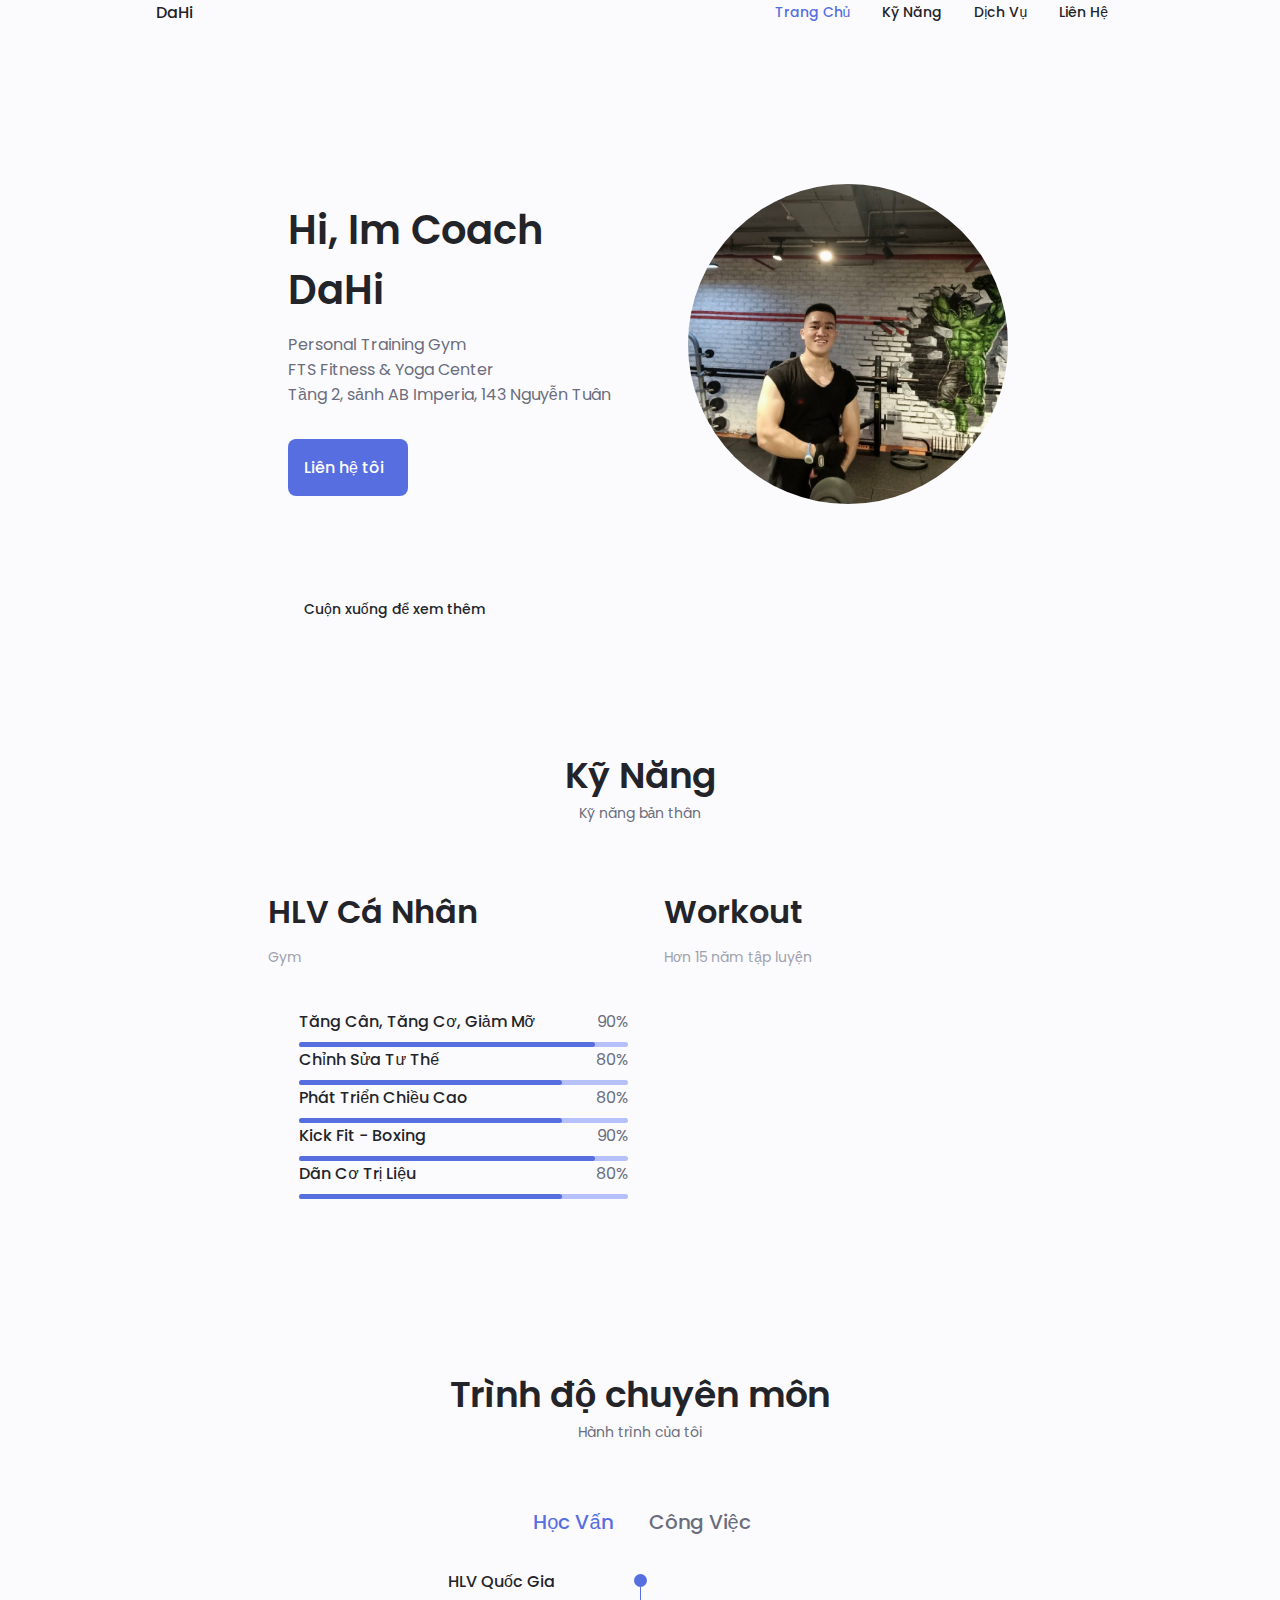
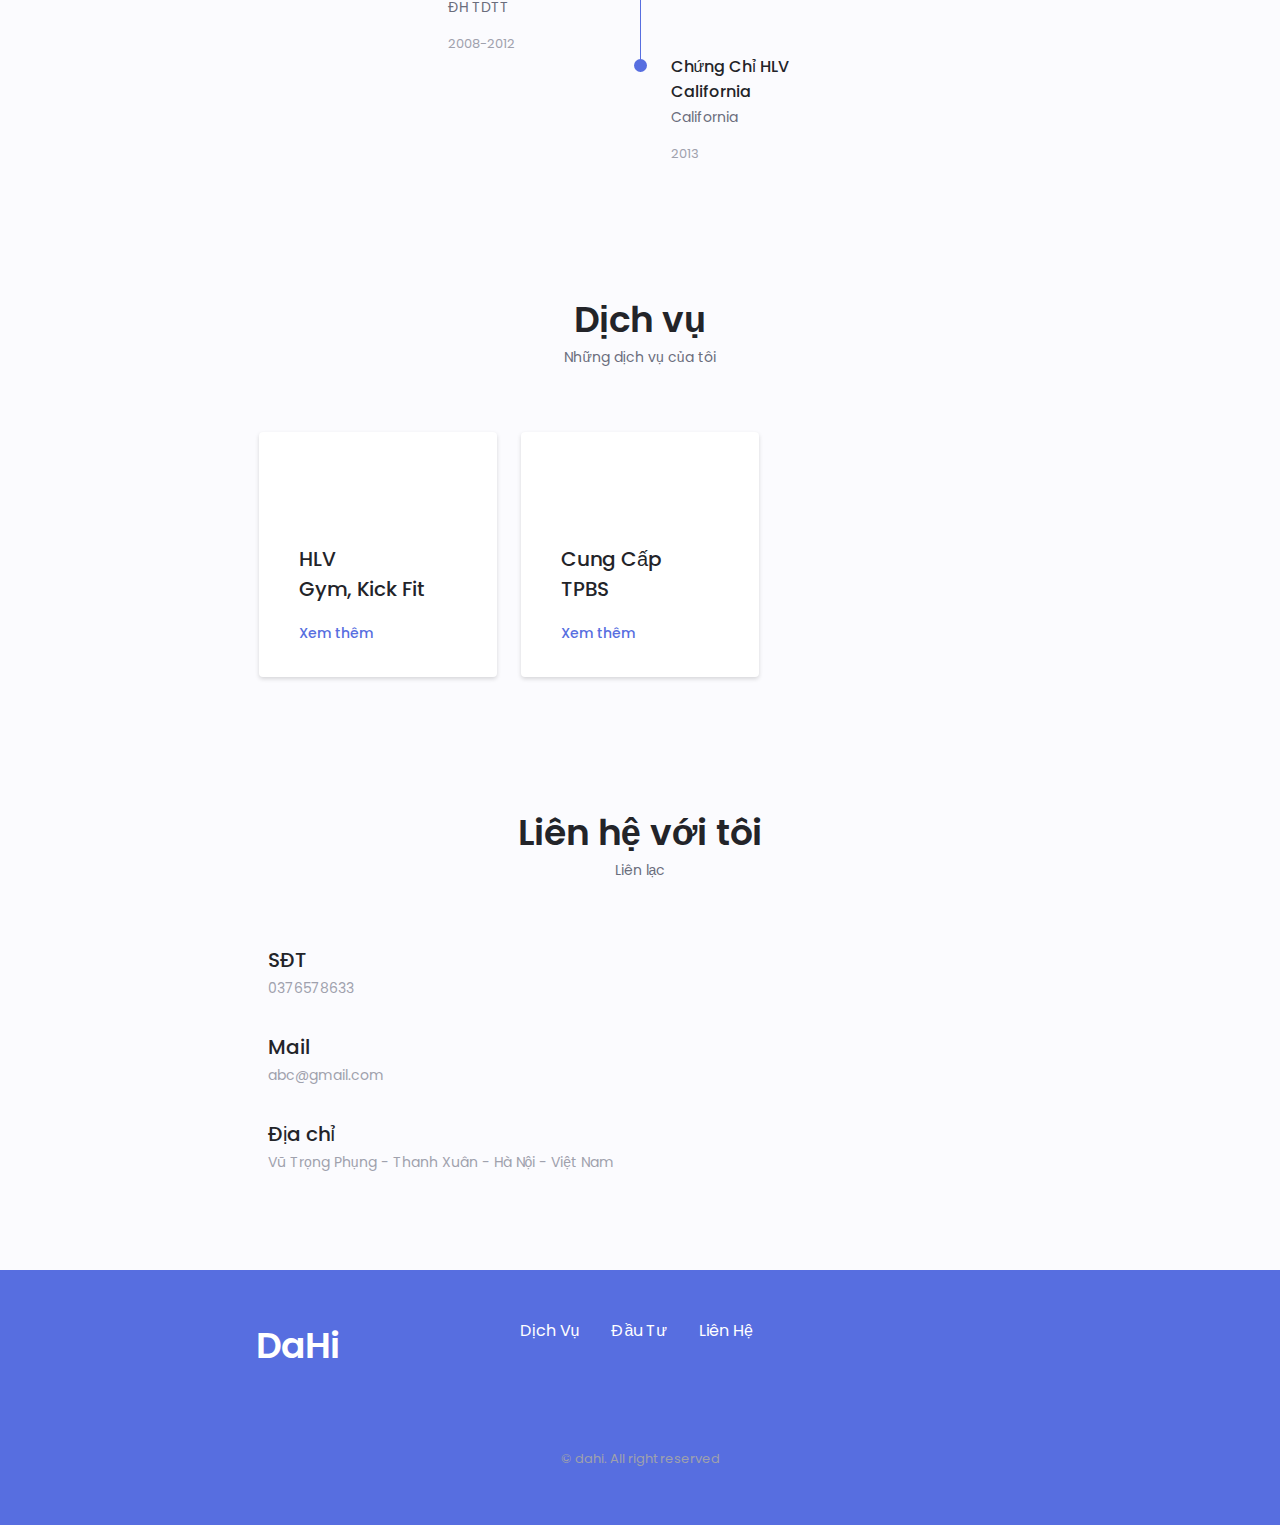
==== dahi.html @ 850209f5 "updated files" ====
<!DOCTYPE html>
<html lang="en">
<head>
	<meta charset="UTF-8">
	<meta name="viewport" content="width=device-width, initial-scale=1">
	<title>DaHi</title>
	
	<link rel="shortcut icon" type="image/png" href="assets/imgs/dahi/ava.jpg"/>
	<link rel="stylesheet" href="https://unicons.iconscout.com/release/v4.0.0/css/line.css">

	<link rel="stylesheet" href="assets/css/swiper-bundle.min.css">
	<link rel="stylesheet" href="assets/css/dahi.css">


</head>
<body>

	<header class="header" id="header">
		<nav class="nav container">
			<a href="#" class="nav__logo">DaHi</a>

			<div class="nav__menu" id="nav-menu">
				<ul class="nav__list grid">
					<li class="nav__item">
						<a href="#home" class="nav__link active-link">
							<i class="uil uil-estate nav__icon"></i> Trang Chủ
						</a>
					</li>
					<li class="nav__item">
						<a href="#skills" class="nav__link">
							<i class="uil uil-file-alt nav__icon"></i> Kỹ Năng
						</a>
					</li>
					<li class="nav__item">
						<a href="#services" class="nav__link">
							<i class="uil uil-briefcase-alt nav__icon"></i> Dịch Vụ
						</a>
					</li>

					</li><li class="nav__item">
						<a href="#contact" class="nav__link">
							<i class="uil uil-message nav__icon"></i> Liên Hệ
						</a>
					</li>
				</ul>
				<i class="uil uil-times nav__close" id="nav-close"></i>
			</div>

			<div class="nav__btns">
				<!-- theme change button -->
				<i class="uil uil-moon change-theme" id="theme-button"></i>

				<div class="nav__toggle" id="nav-toggle">
					<i class="uil uil-apps"></i>
				</div>
			</div>

		</nav>
	</header>


	<main class="main">
		<section class="home section" id="home">
			<div class="home__container container grid">
				<div class="home__content grid">
					<div class="home__social">
						<a href="https://www.facebook.com/profile.php?id=100012141436526" target="_blank" class="home__social-icon">
							<i class="uil uil-facebook-f"></i>
						</a>

						<a href="https://www.instagram.com/botbien01/" target="_blank" class="home__social-icon">
							<i class="uil uil-instagram"></i>
						</a>

						<a href="https://www.youtube.com/@lhoangsw3501/" target="_blank" class="home__social-icon">
							<i class="uil uil-youtube"></i>
						</a>
					</div>

					<div class="home__img">
						<img src="assets/imgs/dahi/ava.jpg" alt="" class="home__blob-img">

						</g>

						</svg>
					</div>

					<div class="home__data">
						<h1 class="home__title">Hi, Im Coach DaHi</h1>
						<h3 class="home__subtitle"></h3>
						<p class="home__description">Personal Training Gym <br> FTS Fitness & Yoga Center <br>Tầng 2, sảnh AB Imperia, 143 Nguyễn Tuân</p>
						<a href="#contact" class="button button--flex">
							Liên hệ tôi<i class="uil uil-message button__icon"></i>
						</a>
					</div>
				</div>

				<div class="home__scroll">
					<a href="#skills" class="home__scroll-button button--flex">
						<i class="uil uil-mouse-alt home__scroll-mouse"></i>
						<span class="home__scroll-name">Cuộn xuống để xem thêm</span>
						<i class="uil uil-arrow-down home__scroll-arrow"></i>
					</a>
				</div>

			</div>
		</section>

		<!-- <section class="about section" id="about">
			<h2 class="section_title">Về Bản Thân</h2>
			<span class="section__subtitle">Giới thiệu bản thân</span>

			<div class="about__container container grid">
				<img src="assets/imgs/daugiai.jpg" alt="" class="about__img">

				<div class="about__data">
					<p class="about__description">Chưa biết điền gì</p>

					<div class="about__info">
						<div>
							<span class="about__info-title">+08</span>
							<span class="about__info-name">Năm <br> lộn xào</span>
						</div>
						<div>
							<span class="about__info-title">+08</span>
							<span class="about__info-name">Năm <br> lộn xào</span>
						</div>
						<div>
							<span class="about__info-title">+08</span>
							<span class="about__info-name">Năm <br> lộn xào</span>
						</div>
					</div>

					<div class="about__buttons">
						<a download="" href="#" class="button button--flex">
							Tải xuống CV<i class="uil uil-download-alt button__icon"></i>
						</a>
					</div>
				</div>
			</div>
		</section> -->

		<section class="skills section" id="skills">
			<h2 class="section__title">Kỹ Năng</h2>
			<span class="section__subtitle">Kỹ năng bản thân</span>

			<div class="skills__container container grid">
				<div>
					<!-- SKILLS 1 -->
					<div class="skills__content skills__open">
						<div class="skills__header">
							<i class="uil uil-users-alt skills__icon"></i>

							<div>
								<h1 class="skills__titles">HLV Cá Nhân</h1>
								<span class="skills__subtitle">Gym</span>
							</div>

							<i class="uil uil-angle-down skills__arrow"></i>
						</div>

						<div class="skills__list grid">
							<div class="skills__data">
								<div class="skills__titles">
									<h3 class="skills__name">Tăng Cân, Tăng Cơ, Giảm Mỡ</h3>
									<span class="skills__number">90%</span>
								</div>
								<div class="skills__bar">
									<span class="skills__percentage skills__muscle"></span>
								</div>

								<div class="skills__titles">
									<h3 class="skills__name">Chỉnh Sửa Tư Thế</h3>
									<span class="skills__number">80%</span>
								</div>
								<div class="skills__bar">
									<span class="skills__percentage skills__cstt"></span>
								</div>

								<div class="skills__titles">
									<h3 class="skills__name">Phát Triển Chiều Cao</h3>
									<span class="skills__number">80%</span>
								</div>
								<div class="skills__bar">
									<span class="skills__percentage skills__cc"></span>
								</div>

								<div class="skills__titles">
									<h3 class="skills__name">Kick Fit - Boxing</h3>
									<span class="skills__number">90%</span>
								</div>
								<div class="skills__bar">
									<span class="skills__percentage skills__kf"></span>
								</div>

								<div class="skills__titles">
									<h3 class="skills__name">Dãn Cơ Trị Liệu</h3>
									<span class="skills__number">80%</span>
								</div>
								<div class="skills__bar">
									<span class="skills__percentage skills__dc"></span>
								</div>
							</div>
						</div>

					</div>

					<!-- SKILLS 2 -->
					<!-- <div class="skills__content skills__close">
						<div class="skills__header">
							<i class="uil uil-coins skills__icon"></i>

							<div>
								<h1 class="skills__titles">Tài Chính</h1>
								<span class="skills__subtitle">Hơn 2 năm kinh nghiệm</span>
							</div>

							<i class="uil uil-angle-down skills__arrow"></i>
						</div>

						<div class="skills__list grid">
							<div class="skills__data">
								<div class="skills__titles">
									<h3 class="skills__name">Đọc báo cáo tài chính</h3>
									<span class="skills__number">90%</span>
								</div>
								<div class="skills__bar">
									<span class="skills__percentage skills__bctc"></span>
								</div>

								<div class="skills__titles">
									<h3 class="skills__name">Tính toán các chỉ số tài chính</h3>
									<span class="skills__number">80%</span>
								</div>
								<div class="skills__bar">
									<span class="skills__percentage skills__ttcstc"></span>
								</div>

								<div class="skills__titles">
									<h3 class="skills__name">Tổng hợp dữ liệu</h3>
									<span class="skills__number">80%</span>
								</div>
								<div class="skills__bar">
									<span class="skills__percentage skills__thdl"></span>
								</div>

								<div class="skills__titles">
									<h3 class="skills__name">Chăm sóc khách hàng</h3>
									<span class="skills__number">80%</span>
								</div>
								<div class="skills__bar">
									<span class="skills__percentage skills__cskh"></span>
								</div>						
							</div>
						</div>
					</div> -->
				</div>

				<div>
					<!-- SKILLS 3 -->
					<!-- <div class="skills__content skills__close">
						<div class="skills__header">
							<i class="uil uil-swatchbook skills__icon"></i>

							<div>
								<h1 class="skills__titles">Desinger</h1>
								<span class="skills__subtitle">Hơn 1 năm kinh nghiệm</span>
							</div>

							<i class="uil uil-angle-down skills__arrow"></i>
						</div>

						<div class="skills__list grid">
							<div class="skills__data">
								<div class="skills__titles">
									<h3 class="skills__name">Canvas</h3>
									<span class="skills__number">70%</span>
								</div>
								<div class="skills__bar">
									<span class="skills__percentage skills__canvas"></span>
								</div>

								<div class="skills__titles">
									<h3 class="skills__name">Abode Premiere Pro</h3>
									<span class="skills__number">50%</span>
								</div>
								<div class="skills__bar">
									<span class="skills__percentage skills__pr"></span>
								</div>

								<div class="skills__titles">
									<h3 class="skills__name">Adobe Photoshop</h3>
									<span class="skills__number">50%</span>
								</div>
								<div class="skills__bar">
									<span class="skills__percentage skills__photoshop"></span>
								</div>						
							</div>
						</div>
					</div> -->

					<!-- SKILLS 4 -->
					<div class="skills__content skills__close">
						<div class="skills__header">
							<i class="uil uil-dumbbell skills__icon"></i>

							<div>
								<h1 class="skills__titles">Workout</h1>
								<span class="skills__subtitle">Hơn 15 năm tập luyện</span>
							</div>

							<i class="uil uil-angle-down skills__arrow"></i>
						</div>

						<div class="skills__list grid">
							<div class="skills__data">
								<div class="skills__titles">
									<h3 class="skills__name">Gym</h3>
									<span class="skills__number">90%</span>
								</div>
								<div class="skills__bar">
									<span class="skills__percentage skills__sw"></span>
								</div>

								<div class="skills__titles">
									<h3 class="skills__name">Kick Fit - Boxing</h3>
									<span class="skills__number">90%</span>
								</div>
								<div class="skills__bar">
									<span class="skills__percentage skills__gym"></span>
								</div>

								<!-- <div class="skills__titles">
									<h3 class="skills__name">Gymnastics</h3>
									<span class="skills__number">20%</span>
								</div>
								<div class="skills__bar">
									<span class="skills__percentage skills__gymnast"></span>
								</div> -->						
							</div>
						</div>
					</div>
				</div>
			</div>
		</section>

		<section class="qualification section">
			<h2 class="section__title">Trình độ chuyên môn</h2>
			<span class="section__subtitle">Hành trình của tôi</span>

			<div class="qualification__container container">
				<div class="qualification__tabs">
					<div class="qualification__button button--flex qualification__active" data-target='#education'>
						<i class="uil uil-graduation-cap qualification__icon"></i>
						Học Vấn
					</div>

					<div class="qualification__button button--flex" data-target="#work">
						<i class="uil uil-briefcase-alt qualification__icon"></i>
						Công Việc
					</div>
				</div>

				<div class="qualification__sections">
					<!-- CONtent 1 -->
					<div class="qualification__content qualification__active" data-content id="education">
						<div class="qualification__data">

							<div>
								<h3 class="qualification__title">HLV Quốc Gia</h3>
								<span class="qualification__subtitle">ĐH TDTT</span>
								<div class="qualification__calendar">
									<i class="uil uil-calendar-alt"></i>
									2008-2012
								</div>
							</div>

							<div>
								<span class="qualification__rounder"></span>
								<span class="qualification__line"></span>
							</div>
						</div>

						<div class="qualification__data">
							<div></div>
							<div>
								<span class="qualification__rounder"></span>
								<!-- <span class="qualification__line"></span> -->
							</div>
							<div>
								<h3 class="qualification__title">Chứng Chỉ HLV California</h3>
								<span class="qualification__subtitle">California</span>
								<div class="qualification__calendar">
									<i class="uil uil-calendar-alt"></i>
									2013
								</div>
							</div>	
						</div>

						<!-- <div class="qualification__data">
							<div>
								<h3 class="qualification__title">THPT</h3>
								<span class="qualification__subtitle">Việt Nam Ba Lan</span>
								<div class="qualification__calendar">
									<i class="uil uil-calendar-alt"></i>
									2014-2017
								</div>
							</div>

							<div>
								<span class="qualification__rounder"></span>
								<span class="qualification__line"></span>
							</div>
						</div> -->

						<!-- <div class="qualification__data">
							<div></div>

							<div>
								<span class="qualification__rounder"></span>
								
							</div>
							<div>
								<h3 class="qualification__title">Đại Học</h3>
								<span class="qualification__subtitle">Kinh Tế Kỹ Thuật Công Nghiệp</span>
								<div class="qualification__calendar">
									<i class="uil uil-calendar-alt"></i>
									2017-2021
								</div>
							</div>					
						</div> -->
					</div>
                    <!-- CONtent 2 -->
					<div class="qualification__content" data-content id="work">
						<div class="qualification__data">
							<div>
								<h3 class="qualification__title">California Gym & Yoga Center</h3>
								<span class="qualification__subtitle">Supervisor PT</span>
								<div class="qualification__calendar">
									<i class="uil uil-calendar-alt"></i>
									2013-2019
								</div>
							</div>

							<div>
								<span class="qualification__rounder"></span>
								<span class="qualification__line"></span>
							</div>
						</div>

						<div class="qualification__data">
							<div></div>
							<div>
								<span class="qualification__rounder"></span>
								<span class="qualification__line"></span>
							</div>
							<div>
								<h3 class="qualification__title">AK Fitness Center</h3>
								<span class="qualification__subtitle">Persional Trainer</span>
								<div class="qualification__calendar">
									<i class="uil uil-calendar-alt"></i>
									2019-2022
								</div>
							</div>					
						</div>

						<div class="qualification__data">
							<div>
								<h3 class="qualification__title">FTS Fitness & Yoga Center</h3>
								<span class="qualification__subtitle">Persional Trainer</span>
								<div class="qualification__calendar">
									<i class="uil uil-calendar-alt"></i>
									2022-nay
								</div>
							</div>

							<div>
								<span class="qualification__rounder"></span>
								<!-- <span class="qualification__line"></span> -->
							</div>
						</div> 

						<!-- <div class="qualification__data">
							<div></div>
							<div>
								<span class="qualification__rounder"></span>
								<span class="qualification__line"></span>
							</div>
							<div>
								<h3 class="qualification__title">Lifesoft</h3>
								<span class="qualification__subtitle">Thực Tập</span>
								<div class="qualification__calendar">
									<i class="uil uil-calendar-alt"></i>
									2023-nay
								</div>
							</div>					
						</div> -->
					</div>
				</div>
			</div>
		</section>

		<!-- SERVICES -->
		<section class="services section" id="services">
			<h2 class="section__title">Dịch vụ</h2>
			<span class="section__subtitle">Những dịch vụ của tôi</span>

			<div class="services__container container grid">
				<!-- SERVICES 1 -->
				<div class="services__content">
					<div>
						<i class="uil uil-dumbbell services__icon"></i>
						<h3 class="services__title">HLV<br>Gym, Kick Fit</h3>
					</div>

					<span class="button button--flex button--small button--link services__button">
						Xem thêm
						<i class="uil uil-arrow-right button__icon"></i>
					</span>

					<div class="services__modal">
						<div class="services__modal-content">
							<h4 class="services__modal-title">Huấn Luyện Viên<br>Gym, Kick Fit - Boxing</h4>
							<i class="uil uil-times services__modal-close"></i>

							<ul class="services__modal-services grid">
								<li class="services__modal-service">
									<i class="uil uil-check-circle services__modal-icon"></i>
									<p>Tăng cơ giảm mỡ tăng cân.</p>
								</li>
								<li class="services__modal-service">
									<i class="uil uil-check-circle services__modal-icon"></i>
									<p>Phát triển chiều cao, linh hoạt cơ thể, chỉnh sửa tư thế.</p>
								</li>
								<li class="services__modal-service">
									<i class="uil uil-check-circle services__modal-icon"></i>
									<p>Boxing - Kick Fit tự vệ, đối kháng.</p>
								</li>
							</ul>
						</div>
					</div>
				</div>

				<!-- SERVICES 2 -->
				<div class="services__content">
					<div>
						<i class="uil uil-box services__icon"></i>
						<h3 class="services__title">Cung Cấp<br>TPBS</h3>
					</div>

					<span class="button button--flex button--small button--link services__button">
						Xem thêm
						<i class="uil uil-arrow-right button__icon"></i>
					</span>

					<div class="services__modal">
						<div class="services__modal-content">
							<h4 class="services__modal-title">Cung Cấp<br>TPBS</h4>
							<i class="uil uil-times services__modal-close"></i>

							<ul class="services__modal-services grid">
								<li class="services__modal-service">
									<i class="uil uil-check-circle services__modal-icon"></i>
									<p>Thực phẩm bổ sung đầy đủ nguồn gốc nhãn hiệu.</p>
								</li>
								<li class="services__modal-service">
									<i class="uil uil-check-circle services__modal-icon"></i>
									<p>Whey, Mass, Vitamin, Mineral v.v.</p>
								</li>
								<li class="services__modal-service">
									<i class="uil uil-check-circle services__modal-icon"></i>
									<p>Pre Workout, Creatine, BCAA, EAA v.v.</p>
								</li>
							</ul>
						</div>
					</div>
				</div> 

				<!-- SERVICES 3 -->
				<!-- <div class="services__content">
					<div>
						<i class="uil uil-dumbbell services__icon"></i>
						<h3 class="services__title">Giáo án <br> Tập Luyện</h3>
					</div>

					<span class="button button--flex button--small button--link services__button">
						Xem thêm
						<i class="uil uil-arrow-right button__icon"></i>
					</span>

					<div class="services__modal">
						<div class="services__modal-content">
							<h4 class="services__modal-title">Giáo án <br> Tập Luyện</h4>
							<i class="uil uil-times services__modal-close"></i>

							<ul class="services__modal-services grid">
								<li class="services__modal-service">
									<i class="uil uil-check-circle services__modal-icon"></i>
									<p>Lên giáo án tập luyện tăng giảm cân, tăng cơ, giảm mỡ.</p>
								</li>
								<li class="services__modal-service">
									<i class="uil uil-check-circle services__modal-icon"></i>
									<p>Tư vấn hỗ trợ về dinh dưỡng và các thực phẩm bổ sung.</p>
								</li>
								<li class="services__modal-service">
									<i class="uil uil-check-circle services__modal-icon"></i>
									<p>Cung cấp dụng cụ tập luyện và thực phẩm bổ sung.</p>
								</li>
								<li class="services__modal-service">
									<i class="uil uil-check-circle services__modal-icon"></i>
									<p>Huấn luyện viên kèm 1-1.</p>
								</li>
							</ul>
						</div>
					</div>
				</div> -->
			</div>
		</section>

		<!-- portfolio -->
		

		<!-- PROJECT IN MID -->
		<!-- <section class="project section">
			<div class="project__bg">
				<div class="project__container container grid">
					<div class="project__data">
						<h2 class="project__title">Bạn có ý tưởng mới ?</h2>
						<p class="project__description">Ý tưởng của bạn là ý tưởng của tôi <br> Ý tưởng của tôi là của tôi</p>
						<a href="#contact" class="button button--flex button--white">
							Liên hệ với tui
							<i class="uil uil-message project__icon button__icon"></i>
						</a>
					</div>

					<img src="assets/imgs/ava.png" alt="" class="project__img">
				</div>
			</div>
		</section> -->

		<!-- testimonial -->
		

		<!-- Contact me -->
		<section class="contact section" id="contact">
			<h2 class="section__title">Liên hệ với tôi</h2>
			<span class="section__subtitle">Liên lạc</span>

			<div class="contact__container container grid">
				<div>
					<div class="contact__information">
						<i class="uil uil-phone contact__icon"></i>

						<div>
							<h3 class="contact__title">SĐT</h3>
							<a href="tel:0376578633"><span class="contact__subtitle">0376578633</span></a>
						</div>
					</div>

					<div class="contact__information">
						<i class="uil uil-envelope contact__icon"></i>

						<div>
							<h3 class="contact__title">Mail</h3>
							<a href="mailto:abc@gmail.com"><span class="contact__subtitle">abc@gmail.com</span></a>
						</div>
					</div>

					<div class="contact__information">
						<i class="uil uil-map-marker contact__icon"></i>

						<div>
							<h3 class="contact__title">Địa chỉ</h3>
							<a href="https://www.google.com/maps/place/C%C3%94NG+TY+C%E1%BB%94+PH%E1%BA%A6N+TH%C6%AF%C6%A0NG+M%E1%BA%A0I+XU%E1%BA%A4T+NH%E1%BA%ACP+KH%E1%BA%A8U+LINH+S%C6%A0N/@20.9829878,105.8439184,21z/data=!4m6!3m5!1s0x3135ac43bb1273d9:0xbf65e6ee0ab8354c!8m2!3d20.9828065!4d105.8439177!16s%2Fg%2F11f55g9j0p?hl=vi-VN" target="_blank"><span class="contact__subtitle">Vũ Trọng Phụng - Thanh Xuân - Hà Nội - Việt Nam</span></a>
						</div>
					</div>
				</div>

				
			</div>
		</section>
	</main>

	<!-- Footer -->
	<footer class="footer">
		<div class="footer__bg">
			<div class="footer__container container grid">
				<div>
					<h1 class="footer__title">DaHi</h1>
					<span class="footer__subtitle"></span>
				</div>

				<ul class="footer__links">
					<li>
						<a href="#services" class="footer__link">Dịch Vụ</a>
					</li>
					<li>
						<a href="#portfolio" class="footer__link">Đầu Tư</a>
					</li>
					<li>
						<a href="#contact" class="footer__link">Liên Hệ</a>
					</li>
				</ul>

				<div class="footer__socials">
					<a href="https://www.facebook.com/profile.php?id=100012141436526" target="_blank" class="footer__social">
						<i class="uil uil-facebook-f"></i>
					</a>
					<a href="https://www.instagram.com/botbien01" target="_blank" class="footer__social">
						<i class="uil uil-instagram"></i>
					</a>
					<a href="#" class="footer__social">
						<i class="uil uil-twitter-alt"></i>
					</a>
				</div>
			</div>

			<p class="footer__copy">&#169; dahi. All right reserved</p>
		</div>
	</footer>

	<!-- scroll top -->
	<a href="#" class="scrollup" id="scroll-up">
		<i class="uil uil-arrow-up scrollup__icon"></i>
	</a>

	
	<!-- <script type="module" src="https://unpkg.com/ionicons@5.5.2/dist/ionicons/ionicons.esm.js"></script>
	<script nomodule src="https://unpkg.com/ionicons@5.5.2/dist/ionicons/ionicons.js"></script> -->
	<script src="assets/js/swiper-bundle.min.js"></script>
	<script src="assets/js/gioithieu.js"></script>
	
</body>
</html>
---- assets/css/dahi.css ----
@import url('https://fonts.googleapis.com/css2?family=Poppins:wght@400;500;600&display=swap');

:root{

	/*	 Color  
	Orange : 24 , 100%, 50%
	Purple: 250 , 69%, 61%
	Green: 142
	Blue: 230
	Pink: 340 
	*/

	--hue-color: 230;

	--first-color: hsl(var(--hue-color), 69%, 61%);
	--first-color-second: hsl(var(--hue-color), 69%, 61%);
	--first-color-alt: hsl(var(--hue-color), 57%, 53%);
	--first-color-lighter: hsl(var(--hue-color), 92%, 85%);
	--title-color: hsl(var(--hue-color), 8%, 15%);
	--text-color: hsl(var(--hue-color), 8%, 45%);
	--text-color-light: hsl(var(--hue-color), 8%, 65%);
	--input-color: hsl(var(--hue-color), 70%, 96%);
	--body-color: hsl(var(--hue-color), 60%, 99%);
	--container-color: #fff;
	--scroll-bar-color: hsl(var(--hue-color), 12%, 90%);
	--scroll-thumb-color: hsl(var(--hue-color), 12%, 80%);

	/* 	 Font  */

	--body-font: 'Poppins', sans-serif;

	--big-font-size: 1.5rem;
	--h1-font-size: 1.5rem;
	--h2-font-size: 1.25rem;
	--h3-font-size: 1.125rem;
	--normal-font-size: .938rem;
	--small-font-size: .813rem;
	--smaller-font-size: .75rem;

	--font-medium: 500;
	--font-semi-bold: 600;

	--mb-0-25: .25rem;
	--mb-0-5: .5rem;
	--mb-0-75: .75rem;
	--mb-1: 1rem;
	--mb-1-5: 1.5rem;
	--mb-2: 2rem;
	--mb-2-5: 2.5rem;
	--mb-3: 3rem;

	--z-tooltip: 10;
	--z-fixed: 100;
	--z-modal: 100;
}

@media screen and (min-width: 968px){
	:root{
		--big-font-size: 2.5rem;
		--h1-font-size: 2.25rem;
		--h2-font-size: 1.5rem;
		--h3-font-size: 1.25rem;
		--normal-font-size: 1rem;
		--small-font-size: .875rem;
		--smaller-font-size: .813rem;
	}
}

/*change theme*/
body.dark-theme{
	--first-color-second: hsl(var(--hue-color), 30%, 8%);
	--title-color: hsl(var(--hue-color), 8%, 95%);
	--text-color: hsl(var(--hue-color), 8%, 75%);
	--input-color: hsl(var(--hue-color), 29%, 16%);
	--body-color: hsl(var(--hue-color), 29%, 12%);
	--container-color: hsl(var(--hue-color), 29%, 16%);
	--scroll-bar-color: hsl(var(--hue-color), 12%, 48%);
	--scroll-thumb-color: hsl(var(--hue-color), 12%, 36%);
}


.nav__btns{
	display: flex;
	align-items: center;
}

.change-theme{
	font-size: 1.25rem;
	color: var(--title-color);
	margin-right: var(--mb-1);
	cursor: pointer;
}

.change-theme:hover{
	color: var(--first-color);
}

*{
	margin: 0;
	padding: 0;
	box-sizing: border-box;
}
html{
	scroll-behavior: smooth;
}

body{
	margin: 0 0 var(--header-height) 0;
	font-family: var(--body-font);
	font-size: var(--normal-font-size);
	background-color: var(--body-color);
	color: var(--text-color);
}

h1,h2,h3,h4{
	color: var(--title-color);
	font-weight: var(--font-semi-bold);
}

ul{
	list-style: none;
}

a{
	text-decoration: none;
}

img{
	max-width: 100%;
	height: auto;
}

.section{
	padding: 2rem 0 4rem;
}

.section__title{
	font-size: var(--h1-font-size);
}

.section__subtitle{
	display: block;
	font-size: var(--small-font-size);
	margin-bottom: var(--mb-3);
}

.section__title,
.section__subtitle{
	text-align: center;
}

.container{
	max-width: 768px;
	margin-left: var(--mb-1-5);
	margin-right: var(--mb-1-5);
}

.grid{
	display: grid;
	gap: 1.5rem;
}

.header{
	width: 100%;
	position: fixed;
	bottom: 0;
	left: 0;
	z-index: var(--z-fixed);
	background-color: var(--body-color);
}

.nav{
	max-width: 968px;
	height: var(--header-height);
	display: flex;
	justify-content: space-between;
	align-items: center;
}

.nav__logo,
.nav__toggle{
	color: var(--title-color);
	font-weight: var(--font-medium);
}

.nav__logo:hover{
	color: var(--first-color);
}

.nav__toggle{
	font-size: 1.1rem;
	cursor: pointer;
}

.nav__toggle:hover{
	color: var(--first-color);
}

@media screen and (max-width: 767px){
	.nav__menu{
		position: fixed;
		bottom: -100%;
		left: 0;
		width: 100%;
		background-color: var(--body-color);
		padding: 2rem 1.5rem 4rem;
		box-shadow: 0 -1px 4px rgba(0, 0, 0, .15);
		border-radius: 1.5rem 1.5rem 0 0;
		transition: .3s;
	}
}

.nav__list{
	grid-template-columns: repeat(3, 1fr);
	gap: 2rem;
}

.nav__link{
	display: flex;
	flex-direction: column;
	align-items: center;
	font-size: var(--small-font-size);
	color: var(--title-color);
	font-weight: var(--font-medium);
}

.nav__link:hover{
	color: var(--first-color);
}

.nav__icon{
	font-size: 1.2rem;
}

.nav__close{
	position: absolute;
	right: 1.3rem;
	bottom: .5rem;
	font-size: 1.5rem;
	cursor: pointer;
	color: var(--first-color);
}

.nav__close:hover{
	color: var(--first-color-alt);
}

.show-menu{
	bottom: 0;
}

/* active  link */
.active-link{
	color: var(--first-color);
}

/*Change BG Color*/
.scroll-header{
	box-shadow: 0 -1px 4px rgba(0, 0, 0, .15);
}

.home__container{
	gap: 1rem;
}

.home__content{
	grid-template-columns: .5fr 3fr;
	padding-top: 3.5rem;
	align-items: center;
}

.home__social{
	display: grid;
	grid-template-columns: max-content;
	row-gap: 1rem;
}

.home__social-icon{
	font-size: 1.25rem;
	color: var(--first-color);
}

.home__social-icon:hover{
	color: var(--first-color-alt);
}

.home__blob-img{
	width: 200px;
	border-radius: 50%;
}

.home__data{
	grid-column: 1/3;
}

.home__title{
	font-size: var(--big-font-size);
}

.home__subtitle{
	font-size: var(--h3-font-size);
	color: var(--text-color);
	font-weight: var(--font-medium);
	margin-bottom: var(--mb-0-75);
}

.home__description{
	margin-bottom: var(--mb-2);
}

.home__scroll{
/*	display: none;*/
}

.home__scroll-button{
	color: var(--first-color);
	transition: .3s;
}

.home__scroll-button:hover{
	transform: translateY(.25rem);
}

.home__scroll-mouse{
	font-size: 2rem;
}

.home__scroll-name{
	font-size: var(--small-font-size);
	color: var(--title-color);
	font-weight: var(--font-medium);
	margin-right: var(--mb-0-25);
}

.home__scroll-arrow{
	font-size: 1.25rem;
}

.button{
	display: inline-block;
	background-color: var(--first-color);
	color: #fff;
	padding: 1rem;
	border-radius: .5rem;
	font-weight: var(--font-medium);
}

.button:hover{
	background-color: var(--first-color-alt);
}

.button__icon{
	font-size: 1.25rem;
	margin-left: var(--mb-0-5);
	transition: .3s;
}

.button--white{
	background-color: #fff;
	color: var(--first-color);
}

.button--white:hover{
	background-color: #fff;
}

.button--flex{
	display: inline-flex;
	align-items: center;
}

.button--small{
	padding: .75rem 1rem;
}

.button--link{
	padding: 0;
	background-color: transparent;
	color: var(--first-color);
}

.button--link:hover{
	background-color: transparent;
	color: var(--first-color-alt);
}

.about__img{
	width: 200px;
	border-radius: center;
	justify-self: center;
	align-self: center;
}

.about__description{
	text-align: center;
	margin-bottom: var(--mb-2-5);
}

.about__info{
	display: flex;
	justify-content: space-evenly;
	margin-bottom: var(--mb-2-5);
}

.about__info-name{
	font-size: var(--smaller-font-size);
}

.about__info-title{
	font-size: var(--h2-font-size);
	font-weight: var(--font-semi-bold);
	color: var(--title-color);
}

.about__info-title,
.about__info-name{
	display: block;
	text-align: center;
}

.about__buttons{
	display: flex;
	justify-content: center;
}

/* SKILLS */	

.skills__container{
	row-gap: 0;
}

.skills__header{
	display: flex;
	align-items: center;
	margin-bottom: var(--mb-2-5);
	cursor: pointer;
}

.skills__icon,
.skills__arrow{
	font-size: 2rem;
	color: var(--first-color);
}

.skills__icon{
	margin-right: var(--mb-0-75);
}

.skills__title{
	font-size: var(--small-font-size);
	color: var(--text-color-light);
}

.skills__subtitle{
	font-size: var(--small-font-size);
	color: var(--text-color-light);
}

.skills__arrow{
	margin-left: auto;
	transition: .4s;
}

.skills__list{
	row-gap: 1.5rem;
	padding-left: 2.7rem;
}

.skills__titles{
	display: flex;
	justify-content: space-between;
	margin-bottom: var(--mb-0-5);
}

.skills__name{
	font-size: var(--normal-font-size);
	font-weight: var(--font-medium);
}

.skills__bar,
.skills__percentage{
	height: 5px;
	border-radius: .25rem;
}

.skills__bar{
	background-color: var(--first-color-lighter);
}

.skills__percentage{
	display: block;
	background-color: var(--first-color);
}

.skills__muscle{
	width: 90%;
}
.skills__cstt{
	width: 80%;
}
.skills__cc{
	width: 80%;
}
.skills__kf{
	width: 90%;
}

.skills__dc{
	width: 80%;
}
.skills__ttcstc{
	width: 80%;
}

.skills__thdl{
	width: 80%;
}
.skills__cskh{
	width: 80%;
}

.skills__sw{
	width: 90%;
}
.skills__gym{
	width: 90%;
}
.skills__gymnast{
	width: 20%;
}

.skills__close .skills__list{
	height: 0;
	overflow: hidden;
}

.skills__open .skills__list{
	height: max-content;
	margin-bottom: var(--mb-2-5);
}

.skills__open .skills__arrow{
	transform: rotate(-180deg);
}

.qualification__tabs{
	display: flex;
	justify-content: space-evenly;
	margin-bottom: var(--mb-2);
}

.qualification__button{
	font-size: var(--h3-font-size);
	font-weight: var(--font-medium);
	cursor: pointer;
}

.qualification__button:hover{
	color: var(--first-color);
}

.qualification__icon{
	font-size: 1.8rem;
	margin-right: var(--mb-0-25);
}

.qualification__data{
	display: grid;
	grid-template-columns: 1fr max-content 1fr;
	column-gap: 1.5rem;
}

.qualification__title{
	font-size: var(--normal-font-size);
	font-weight: var(--font-medium);
}

.qualification__subtitle{
	display: inline-block;
	font-size: var(--small-font-size);
	margin-bottom: var(--mb-1);
}

.qualification__calendar{
	font-size: var(--smaller-font-size);
	color: var(--text-color-light);
}

.qualification__rounder{
	display: inline-block;
	width: 13px;
	height: 13px;
	background-color: var(--first-color);
	border-radius: 50%;
}

.qualification__line{
	display: block;
	width: 1px;
	height: 100%;
	background-color: var(--first-color);
	transform: translate(6px, -7px);
}

.qualification [data-content]{
	display: none;
}

.qualification__active[data-content]{
	display: block;
}

.qualification__button.qualification__active{
	color: var(--first-color);
}

/* services */

.services__container{
	gap: 1.5rem;
	grid-template-columns: repeat(2, 1fr);
}

.services__content{
	position: relative;
	background-color: var(--container-color);
	padding: 3.5rem .5rem 1.25rem 1.5rem;
	border-radius: .25rem;
	box-shadow: 0 2px 4px rgba(0, 0, 0, .15);
	transition: .3s;
}

.services__content:hover{
	box-shadow: 0 4px 8px rgba(0, 0, 0, .15);
}

.services__icon{
	display: block;
	font-size: 1.5rem;
	color: var(--first-color);
	margin-bottom: var(--mb-1);
}

.services__title{
	font-size: var(--h3-font-size);
	margin-bottom: var(--mb-1);
	font-weight: var(--font-medium);
}

.services__button{
	cursor: pointer;
	font-size: var(--small-font-size);
}

.services__button:hover .button__icon{
	transform: translateX(.25rem);
}

.services__modal{
	position: fixed;
	top: 0;
	left: 0;
	right: 0;
	bottom: 0;
	background-color: rgba(0, 0, 0, .5);
	display: flex;
	align-items: center;
	justify-content: center;
	padding: 0 1rem;
	z-index: var(--z-modal);
	opacity: 0;
	visibility: hidden;
	transition: .3s;
}

.services__modal-content{
	position: relative;
	background-color: var(--container-color);
	padding: 1.5rem;
	border-radius: .5rem;
}

.services__modal-service{
	row-gap: 1rem;
	display: flex;
}

.services__modal-title{
	font-size: var(--h3-font-size);
	font-weight: var(--font-medium);
	margin-bottom: var(--mb-1-5);
}

.services__modal-close{
	position: absolute;
	top: 1rem;
	right: 1rem;
	font-size: 1rem;
	color: var(--first-color);
	cursor: pointer;
}

.services__modal-icon{
	color: var(--first-color);
	margin-right: var(--mb-0-25);
}

.active-modal{
	opacity: 1;
	visibility: visible;
}

/*portfolio*/

.portfolio__container{
	overflow: initial;
}

.portfolio__content{
	padding: 0 1.5rem;
}

.portfolio__img{
	width: 265px;
	border-radius: .5rem;
	justify-self: center;
}

.portfolio__title{
	font-size: var(--h3-font-size);
	margin-bottom: var(--mb-0-5);
}

.portfolio__description{
	margin-bottom: var(--mb-0-75);
}

.portfolio__button:hover .button__icon{
	transform: translateX(.25rem);
}

.swiper-button-prev:after,
.swiper-button-next:after{
	content: '';
}

.swiper-portfolio-icon{
	font-size: 2rem;
	color: var(--first-color);
}

.swiper-button-prev{
	left: -.5rem;
}

.swiper-button-next{
	right: -.5rem;
}

.swiper-container-horizontal > .swiper-pagination-bullets{
	bottom: -2.5rem;
}

.swiper-pagination-bullet-active{
	background-color: var(--first-color);
}

.swiper-button-prev,
.swiper-button-next,
.swiper-pagination-bullet{
	outline: none;
}

/*PROJECT IN MID*/
.project{
	text-align: center;
}

.project__bg{
	background-color: var(--first-color-second);
	padding-top: 3rem;
}

.project__title{
	font-size: var(--h2-font-size);
	margin-bottom: var(--mb-0-75);
}

.project__description{
	margin-bottom: var(--mb-1-5);
}

.project__title,
.project__description{
	color: #fff;
}

.project__img{
	width: 232px;
	justify-self: center;
}

/* testimonial */
.testimonial__data,
.testimonial__header{
	display: flex;
}

.testimonial__data{
	justify-content: space-between;
	margin-bottom: var(--mb-1);
}

.testimonial__img{
	width: 60px;
	height: 60px;
	border-radius: 50%;
	margin-right: var(--mb-0-75);
}

.testimonial__name{
	font-size: var(--h3-font-size);
	font-weight: var(--font-medium);
}

.testimonial__client{
	font-size: var(--small-font-size);
	color: var(--text-color-light);
}

.testimonial__description{
	margin-bottom: var(--mb-2-5);
}

.testimonial__icon-star{
	color: var(--first-color);
}

.mySwiper .swiper-pagination-testimonial{
	bottom: 0;
}

/* Contact Me */
.contact__container{
	row-gap: 3rem;
}

.contact__information{
	display: flex;
	margin-bottom: var(--mb-2);
}

.contact__icon{
	font-size: 2rem;
	color: var(--first-color);
	margin-right: var(--mb-0-75);
}

.contact__title{
	font-size: var(--h3-font-size);
	font-weight: var(--font-medium);
}

.contact__subtitle{
	font-size: var(--small-font-size);
	color: var(--text-color-light);
}

.contact__content{
	background-color: var(--input-color);
	border-radius: .5rem;
	padding: .75rem 1rem .25rem;
}

.contact__label{
	font-size: var(--smaller-font-size);
	color: var(--title-color);
}

.contact__input{
	width: 100%;
	background-color: var(--input-color);
	color: var(--text-color);
	font-family: var(--body-font);
	font-size: var(--normal-font-size);
	border: none;
	outline: none;
	padding: .25rem .5rem .5rem 0;
}

/*Footer*/
.footer{
	padding-top: 2rem;
}

.footer__container{
	row-gap: 3.5rem;
}

.footer__bg{
	background-color: var(--first-color-second);
	padding: 2rem 0 3rem;
}

.footer__title{
	font-size: var(--h1-font-size);
	margin-bottom: var(--mb-0-25);
}

.footer__subtitle{
	font-size: var(--small-font-size);
}

.footer__links{
	display: flex;
	flex-direction: column;
	row-gap: 1.5rem;
}

.footer__link:hover{
	color: var(--first-color-lighter);
}

.footer__social{
	font-size: 1.25rem;
	margin-right: var(--mb-1-5);
}

.footer__social:hover{
	color: var(--first-color-lighter);
}

.footer__copy{
	font-size: var(--smaller-font-size);
	text-align: center;
	color: var(--text-color-light);
	margin-top: var(--mb-3);
}

.footer__title,
.footer__subtitle,
.footer__link,
.footer__social{
	color: #fff;
}

/*scroll up*/
.scrollup{
	position: fixed;
	right: 1rem;
	bottom: -20%;
	background-color: var(--first-color);
	opacity: .8;
	padding: 0 .3rem;
	border-radius: .4rem;
	z-index: var(--z-tooltip);
	transition: .4s;
}

.scrollup:hover{
	background-color: var(--first-color-alt);
}

.scrollup__icon{
	font-size: 1.5rem;
	color: #fff;
}

.show-scroll{
	bottom: 5rem;
}

/* Scroll bar */
::-webkit-scrollbar{
	width: .60rem;
	background-color: var(--scroll-bar-color);
	border-radius: .5rem;
}

::-webkit-scrollbar-thumb{
	background-color: var(--scroll-thumb-color);
	border-radius: .5rem;
}

::-webkit-scrollbar-thumb:hover{
	background-color: var(--text-color-light);
}

/* --------- Media Queries --------- */

/* Small Devices */
@media screen and (max-width: 350px){
	.container{
		margin-left: var(--mb-1);
		margin-right: var(--mb-1);
	}

	.nav__menu{
		padding: 2rem .25rem 4rem;
	}

	.nav__list{
		column-gap: 0;
	}

	.home__content{
		grid-template-columns: .25fr 3fr;
	}
	.home__blob{
		width: 180px;
	}

	.skills__title{
		font-size: var(--normal-font-size);
	}

	.qualification__data{
		gap: .5rem;
	}

	.services__container{
		grid-template-columns: max-content;
		justify-content: center;
	}
	.services__content{
		padding-right: 3.5rem;
	}
	.services__modal{
		padding: 0 .5rem;
	}

	.project__img{
		width: 200px;
	}

	.testimonial__data,
	.testimonial__header{
		flex-direction: column;
		align-items: center;
	}
	.testimonial__img{
		margin-right: 0;
		margin-bottom: var(--mb-0-25);
	}

	.testimonial__data,
	.testimonial__description{
		text-align: center;
	}
}

/* Medium Devices */
@media screen and (min-width: 568px){

	.home__content{
		grid-template-columns: max-content 1fr 1fr;
	}
	.home__data{
		grid-column: initial;
	}
	.home__img{
		order: 1;
		justify-self: center;
	}

	.about__container,
	.skills__container,
	.portfolio__content,
	.project__container,
	.contact__container,
	.footer__container{
		grid-template-columns: repeat(2, 1fr);
	}

	.qualification__sections{
		display: grid;
		grid-template-columns: .6fr;
		justify-content: center;
	}
}

@media screen and (min-width: 768px){
	.container{
		margin-left: auto;
		margin-right: auto;
	}

	body{
		margin: 0;
	}

	.section{
		padding: 6rem 0 2rem;
	}
	.section__subtitle{
		margin-bottom: 4rem;
	}

	.header{
		top: 0;
		bottom: initial;
	}

	.header,
	.main,
	.footer__container{
		padding: 0 1rem;
	}

	.nav{
		height: calc(var(--header-height) + 1.5rem);
		column-gap: 1rem;
	}
	.nav__icon,
	.nav__close,
	.nav__toggle{
		display: none;
	}
	.nav__list{
		display: flex;
		column-gap: 2rem;
	}
	.nav__menu{
		margin-left: auto;
	}
	.change-theme{
		margin: 0;
	}

	.home__container{
		row-gap: 5rem;
	}
	.home__content{
		padding-top: 5.5rem;
		column-gap: 2rem;
	}
	.home__scroll{
		display: block;
	}
	.home__scroll-button{
		margin-left: 3rem;
	}

	.about__container{
		column-gap: 5rem;
	}
	.about__img{
		width: 350px;
	}
	.about__description{
		text-align: initial;
	}
	.about__info{
		justify-content: space-between;
	}
	.about__buttons{
		justify-content: initial;
	}

	.qualification__tabs{
		justify-content: center;
	}
	.qualification__button{
		margin: 0 var(--mb-1);
	}
	.qualification__sections{
		grid-template-columns: .5fr;
	}

	.services__container{
		grid-template-columns: repeat(3, 218px);
		justify-content: center;
	}
	.services__icon{
		font-size: 2rem;
	}
	.services__content{
		padding: 6rem 0 2rem 2.5rem;
	}
	.services__modal-content{
		width: 450px;
	}

	.portfolio__img{
		width: 320px;
	}
	.portfolio__content{
		align-items: center;
	}

	.project{
		text-align: initial;
	}
	.project__bg{
		background: none;
	}
	.project__container{
		background-color: var(--first-color-second);
		border-radius: 1rem;
		padding: 3rem 2.5rem 0;
		grid-template-columns: 1fr max-content;
		column-gap: 3rem
	}
	.project__data{
		padding-top: .8rem;
	}

	.footer__container{
		grid-template-columns: repeat(3, 1fr);
	}
	.footer__bg{
		padding: 3rem 0 3.5rem;
	}
	.footer__links{
		flex-direction: row;
		column-gap: 2rem;
	}
	.footer__socials{
		justify-self: flex-end;
	}
	.footer__copy{
		margin-top: 4.5rem;
	}
}


/* Large Devices */
@media screen and (min-width: 1024px){
	.header,
	.main,
	.footer__container{
		padding: 0;
	}

	.home__blob-img{
		width: 320px;
	}
	.home__social{
		transform: translateX(-6rem);
	}

	.services__container{
		grid-template-columns: repeat(3, 238px);
	}

	.portfolio__content{
		column-gap: 5rem;
	}
	.swiper-portfolio-icon{
		font-size: 3.5rem;
	}
	.swiper-button-prev{
		left: -3.5rem;
	}
	.swiper-button-next{
		right: -3.5rem;
	}
	.swiper-container-horizontal > .swiper-pagination-bullets{
		bottom: -4.5rem;
	}

	.contact__form{
		width: 460px;
	}
	.contact__input{
		grid-template-columns: repeat(2, 1fr);
	}
}
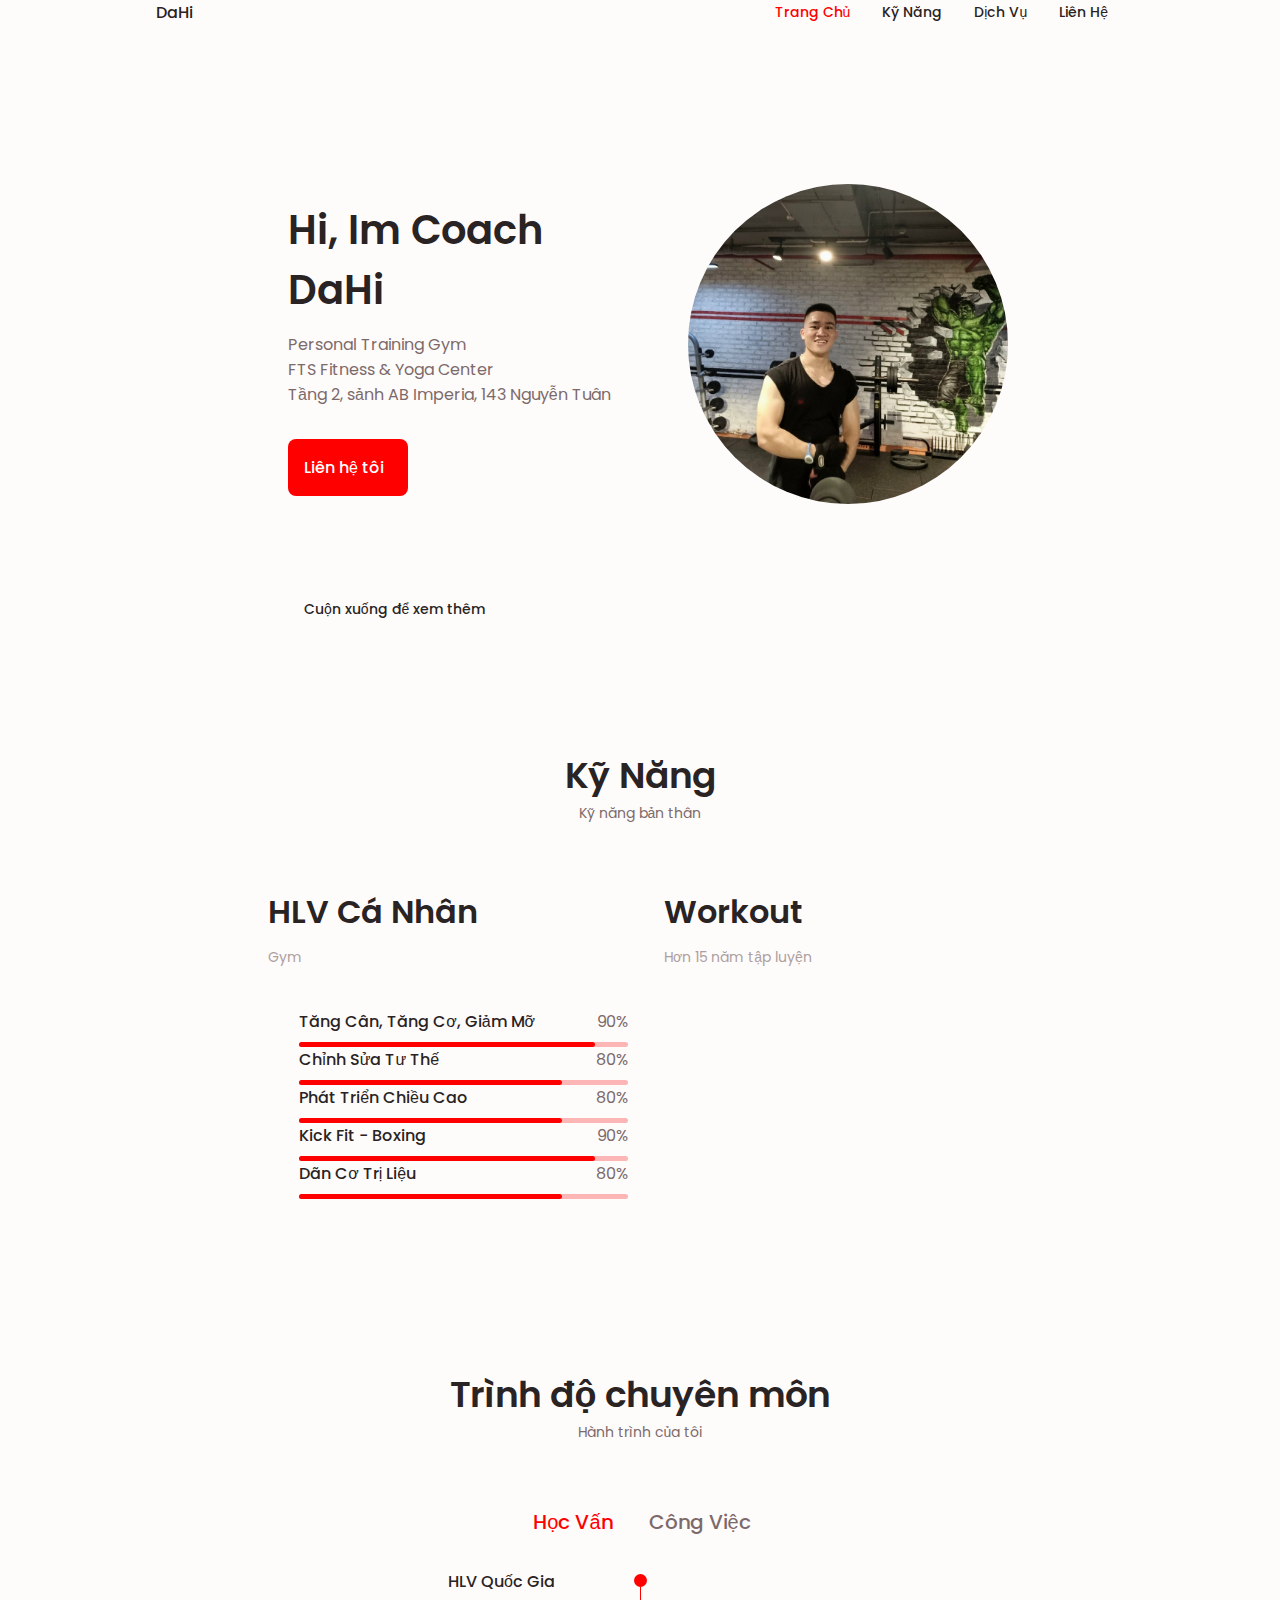
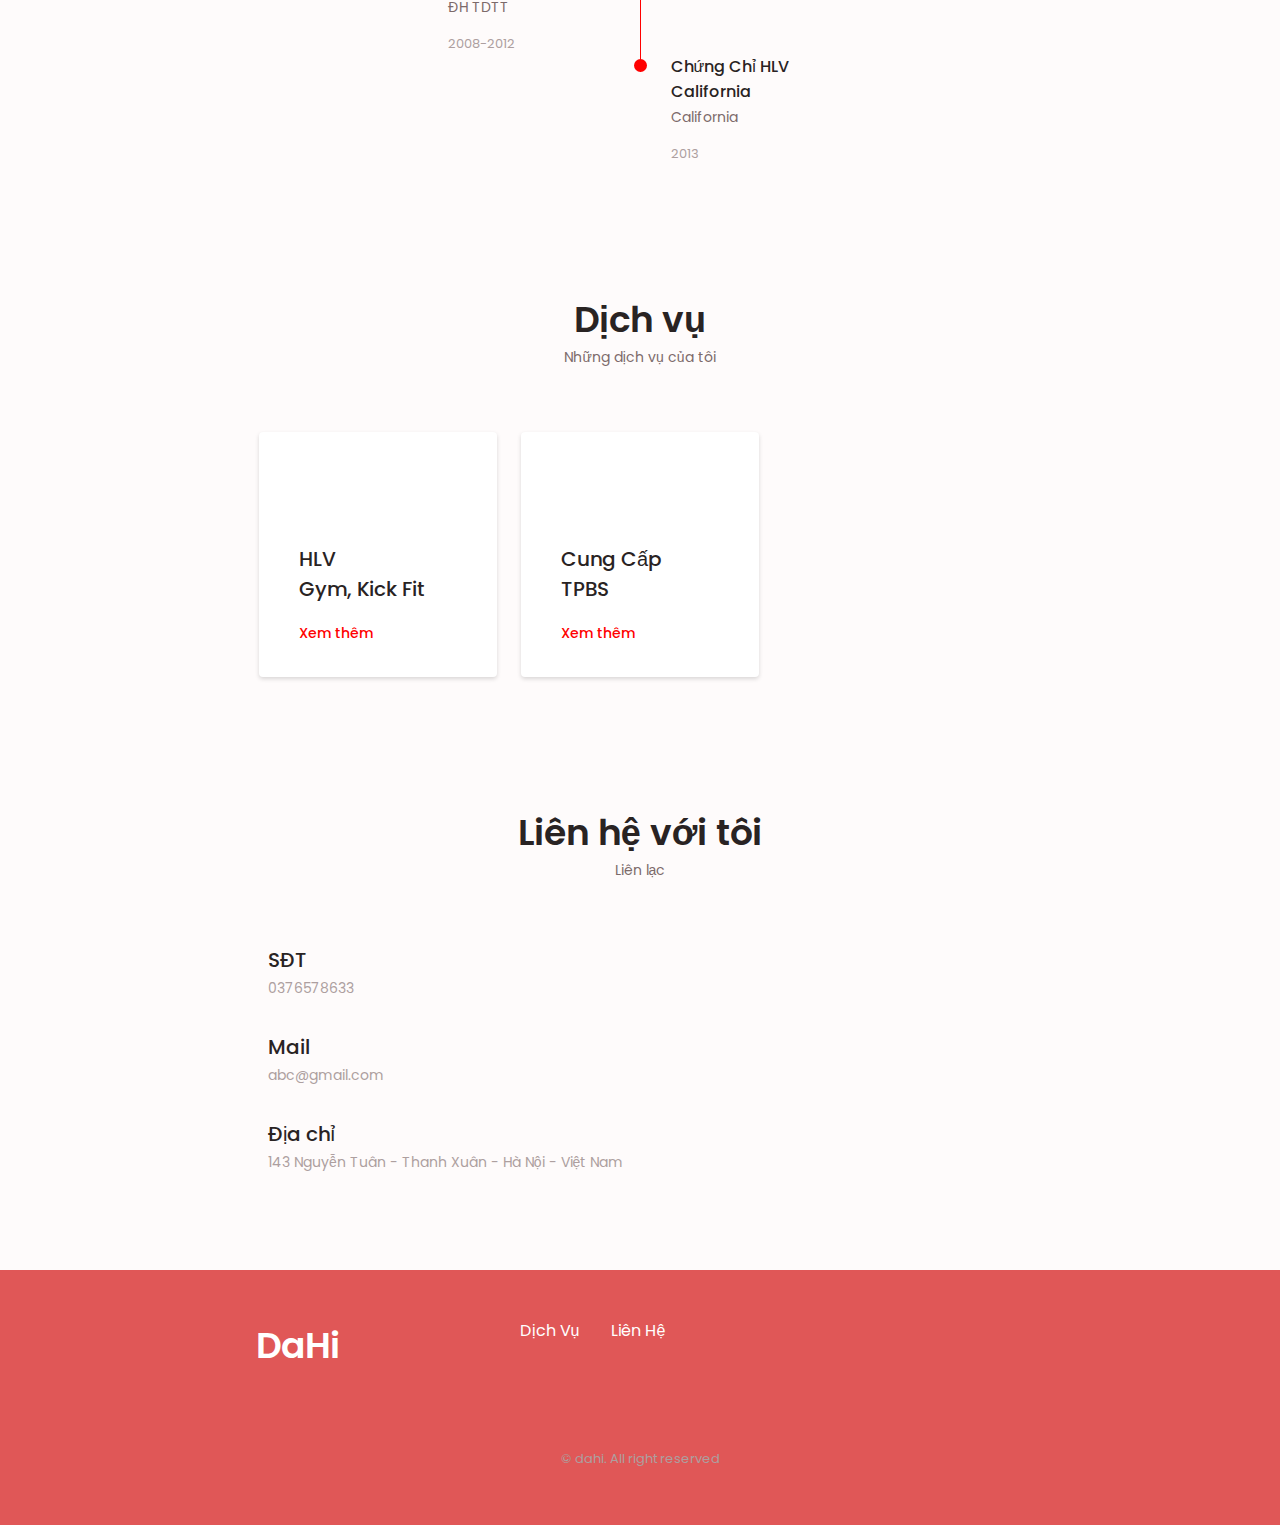
==== commit 0aec3de2: "updated files" ====
--- a/dahi.html
+++ b/dahi.html
@@ -64,7 +64,7 @@
 			<div class="home__container container grid">
 				<div class="home__content grid">
 					<div class="home__social">
-						<a href="https://www.facebook.com/profile.php?id=100012141436526" target="_blank" class="home__social-icon">
+						<!-- <a href="https://www.facebook.com/profile.php?id=100012141436526" target="_blank" class="home__social-icon">
 							<i class="uil uil-facebook-f"></i>
 						</a>
 
@@ -74,7 +74,7 @@
 
 						<a href="https://www.youtube.com/@lhoangsw3501/" target="_blank" class="home__social-icon">
 							<i class="uil uil-youtube"></i>
-						</a>
+						</a> -->
 					</div>
 
 					<div class="home__img">
@@ -671,7 +671,7 @@
 
 						<div>
 							<h3 class="contact__title">Địa chỉ</h3>
-							<a href="https://www.google.com/maps/place/C%C3%94NG+TY+C%E1%BB%94+PH%E1%BA%A6N+TH%C6%AF%C6%A0NG+M%E1%BA%A0I+XU%E1%BA%A4T+NH%E1%BA%ACP+KH%E1%BA%A8U+LINH+S%C6%A0N/@20.9829878,105.8439184,21z/data=!4m6!3m5!1s0x3135ac43bb1273d9:0xbf65e6ee0ab8354c!8m2!3d20.9828065!4d105.8439177!16s%2Fg%2F11f55g9j0p?hl=vi-VN" target="_blank"><span class="contact__subtitle">Vũ Trọng Phụng - Thanh Xuân - Hà Nội - Việt Nam</span></a>
+							<a href="https://www.google.com/maps/place/143+%C4%90.+Nguy%E1%BB%85n+Tu%C3%A2n,+Thanh+Xu%C3%A2n+Trung,+Thanh+Xu%C3%A2n,+H%C3%A0+N%E1%BB%99i,+Vi%E1%BB%87t+Nam/@20.997367,105.8007394,17z/data=!3m1!4b1!4m6!3m5!1s0x3135acbd1bdb244f:0x7bdbd4c81bd5b62c!8m2!3d20.997362!4d105.8029281!16s%2Fg%2F11fx3_h7fc?hl=vi-VN" target="_blank"><span class="contact__subtitle">143 Nguyễn Tuân - Thanh Xuân - Hà Nội - Việt Nam</span></a>
 						</div>
 					</div>
 				</div>
@@ -694,16 +694,16 @@
 					<li>
 						<a href="#services" class="footer__link">Dịch Vụ</a>
 					</li>
-					<li>
+					<!-- <li>
 						<a href="#portfolio" class="footer__link">Đầu Tư</a>
-					</li>
+					</li> -->
 					<li>
 						<a href="#contact" class="footer__link">Liên Hệ</a>
 					</li>
 				</ul>
 
 				<div class="footer__socials">
-					<a href="https://www.facebook.com/profile.php?id=100012141436526" target="_blank" class="footer__social">
+					<!-- <a href="https://www.facebook.com/profile.php?id=100012141436526" target="_blank" class="footer__social">
 						<i class="uil uil-facebook-f"></i>
 					</a>
 					<a href="https://www.instagram.com/botbien01" target="_blank" class="footer__social">
@@ -711,7 +711,7 @@
 					</a>
 					<a href="#" class="footer__social">
 						<i class="uil uil-twitter-alt"></i>
-					</a>
+					</a> -->
 				</div>
 			</div>
 
--- a/assets/css/dahi.css
+++ b/assets/css/dahi.css
@@ -2,7 +2,8 @@
 
 :root{
 
-	/*	 Color  
+	/*	 Color 
+	Red : 0 
 	Orange : 24 , 100%, 50%
 	Purple: 250 , 69%, 61%
 	Green: 142
@@ -10,9 +11,9 @@
 	Pink: 340 
 	*/
 
-	--hue-color: 230;
-
-	--first-color: hsl(var(--hue-color), 69%, 61%);
+	--hue-color: 0;
+
+	--first-color: hsl(var(--hue-color), 100%, 50%);
 	--first-color-second: hsl(var(--hue-color), 69%, 61%);
 	--first-color-alt: hsl(var(--hue-color), 57%, 53%);
 	--first-color-lighter: hsl(var(--hue-color), 92%, 85%);
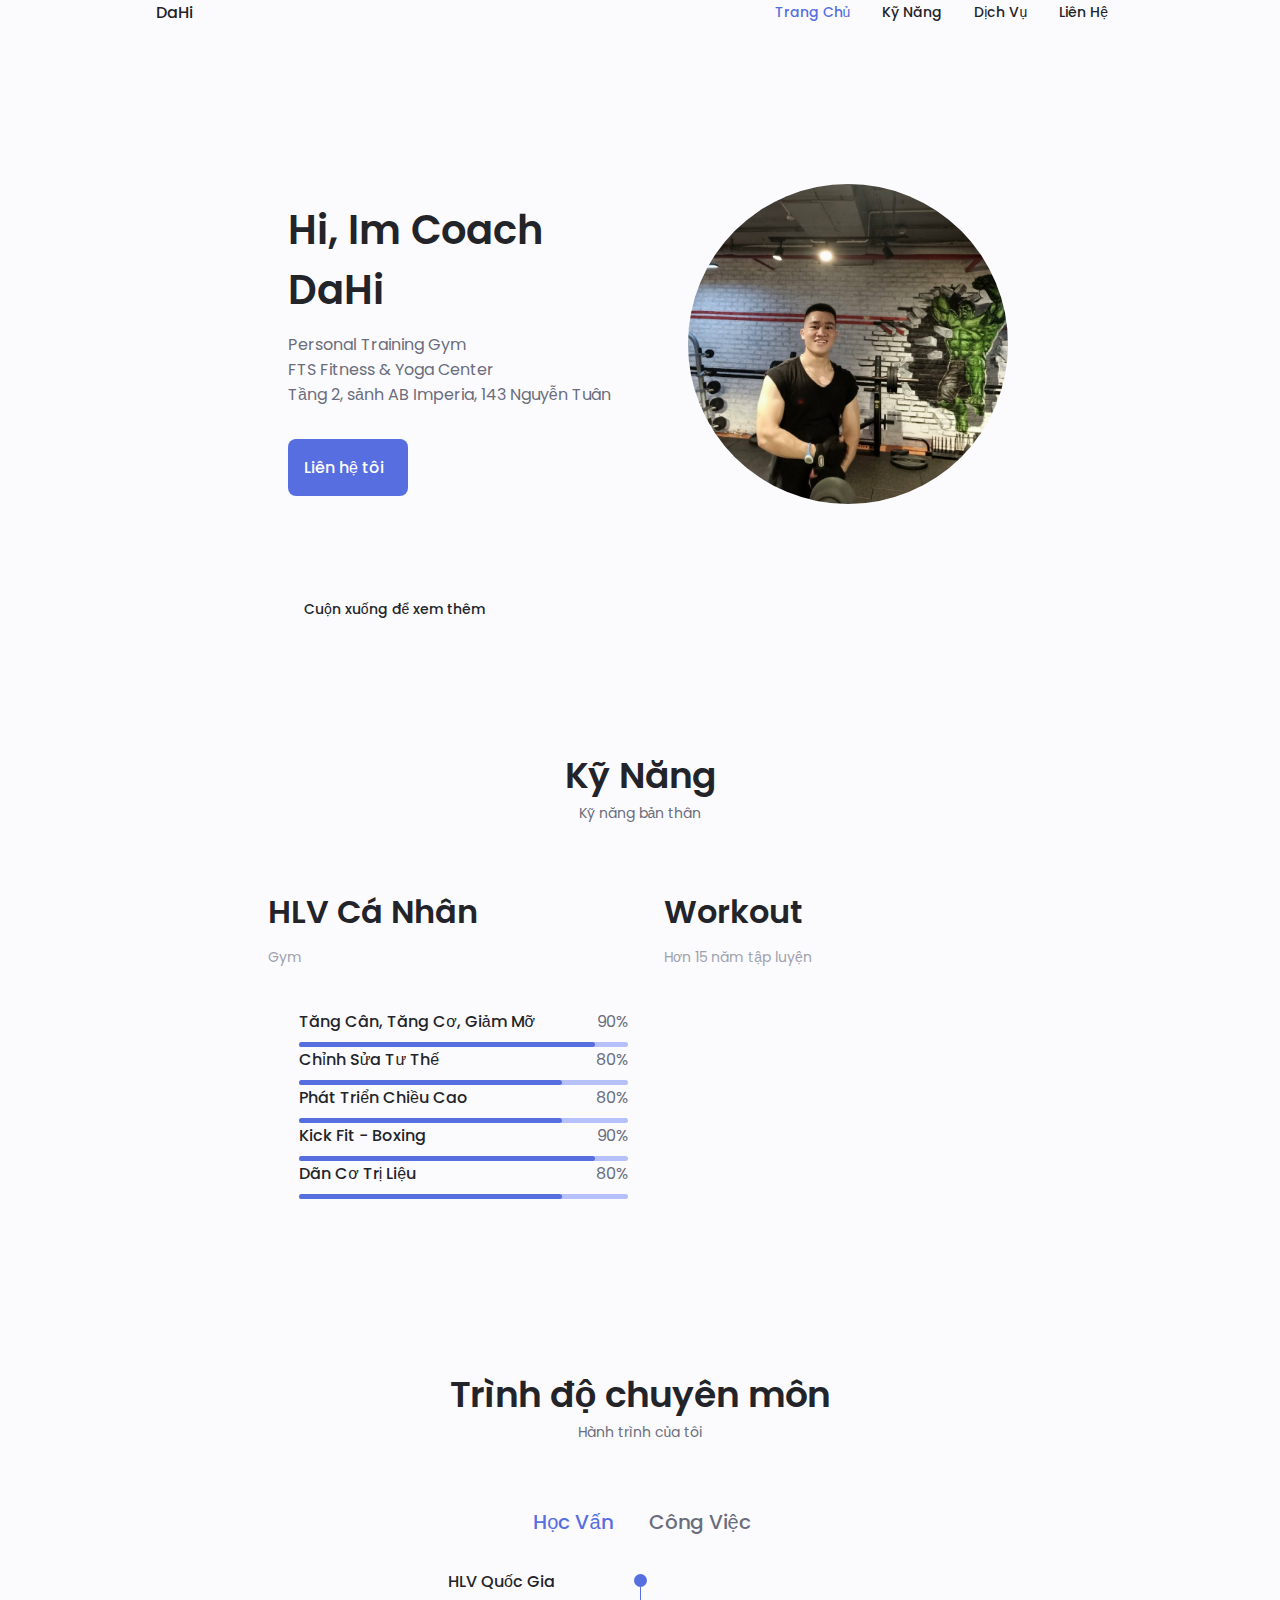
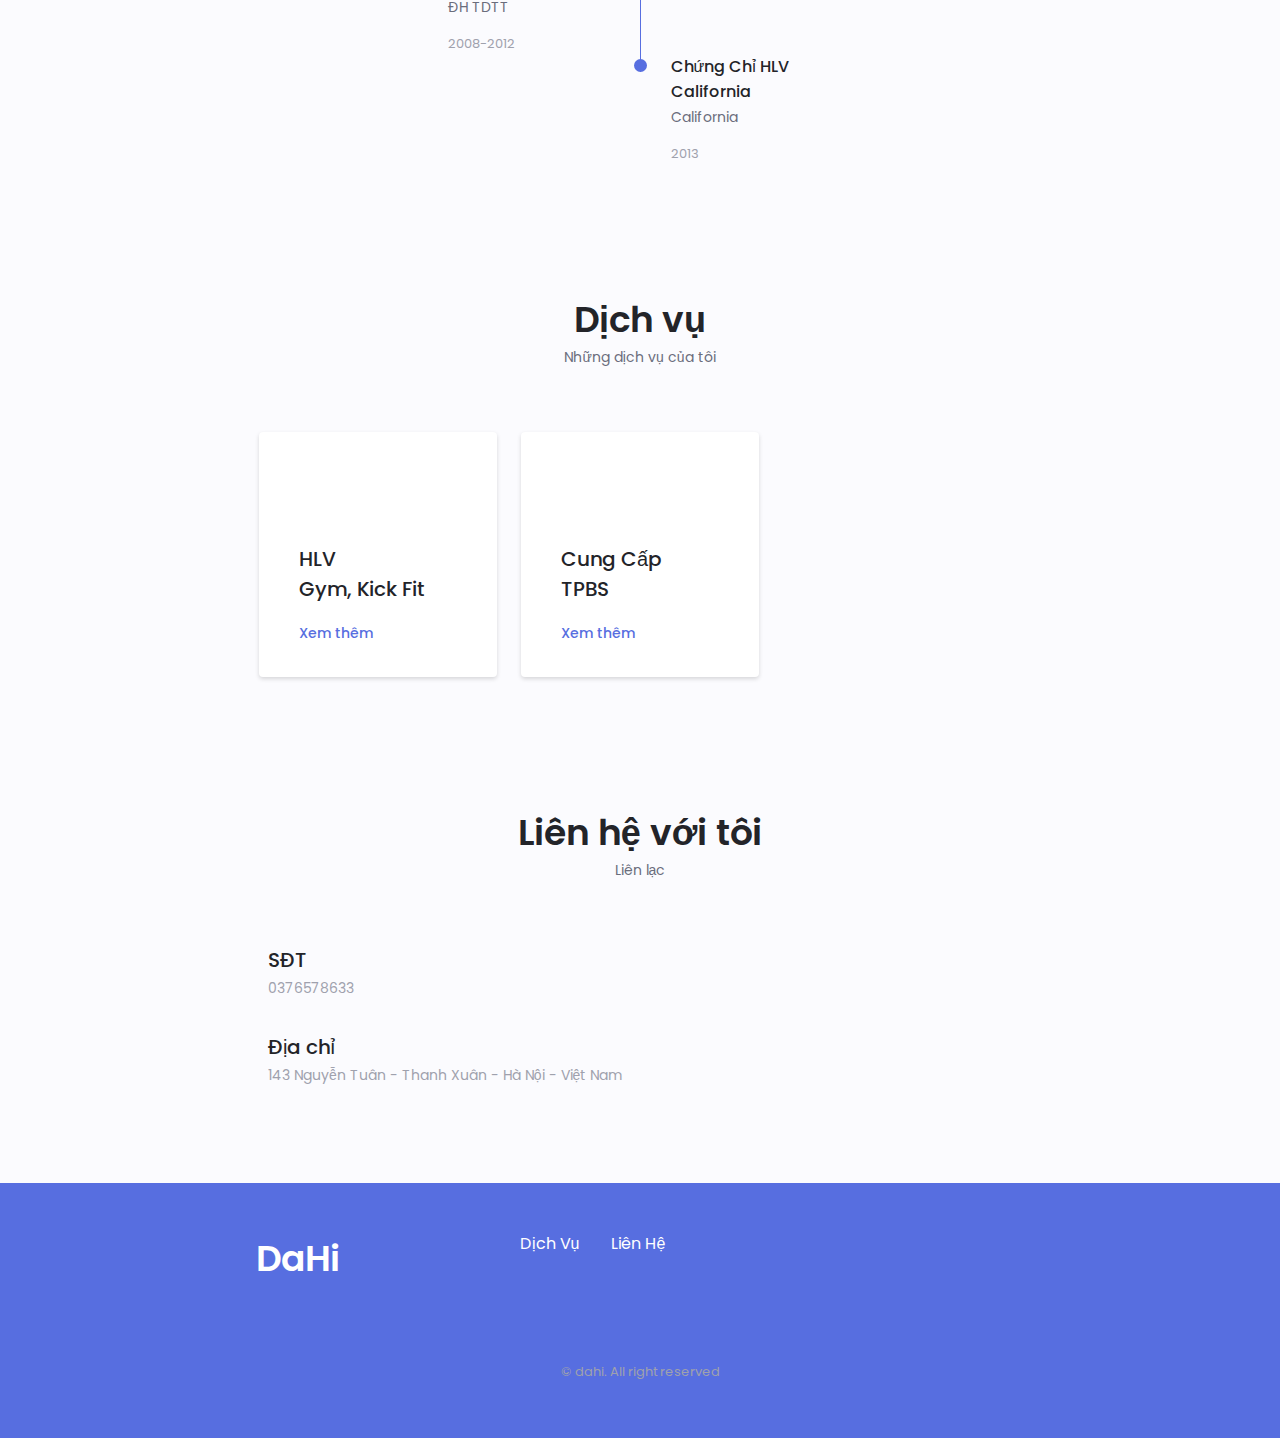
==== commit 43a24a84: "updated files" ====
--- a/dahi.html
+++ b/dahi.html
@@ -657,14 +657,14 @@
 						</div>
 					</div>
 
-					<div class="contact__information">
+					<!-- <div class="contact__information">
 						<i class="uil uil-envelope contact__icon"></i>
 
 						<div>
 							<h3 class="contact__title">Mail</h3>
 							<a href="mailto:abc@gmail.com"><span class="contact__subtitle">abc@gmail.com</span></a>
 						</div>
-					</div>
+					</div> -->
 
 					<div class="contact__information">
 						<i class="uil uil-map-marker contact__icon"></i>
--- a/assets/css/dahi.css
+++ b/assets/css/dahi.css
@@ -11,9 +11,9 @@
 	Pink: 340 
 	*/
 
-	--hue-color: 0;
-
-	--first-color: hsl(var(--hue-color), 100%, 50%);
+	--hue-color: 230;
+
+	--first-color: hsl(var(--hue-color), 69%, 61%);
 	--first-color-second: hsl(var(--hue-color), 69%, 61%);
 	--first-color-alt: hsl(var(--hue-color), 57%, 53%);
 	--first-color-lighter: hsl(var(--hue-color), 92%, 85%);
